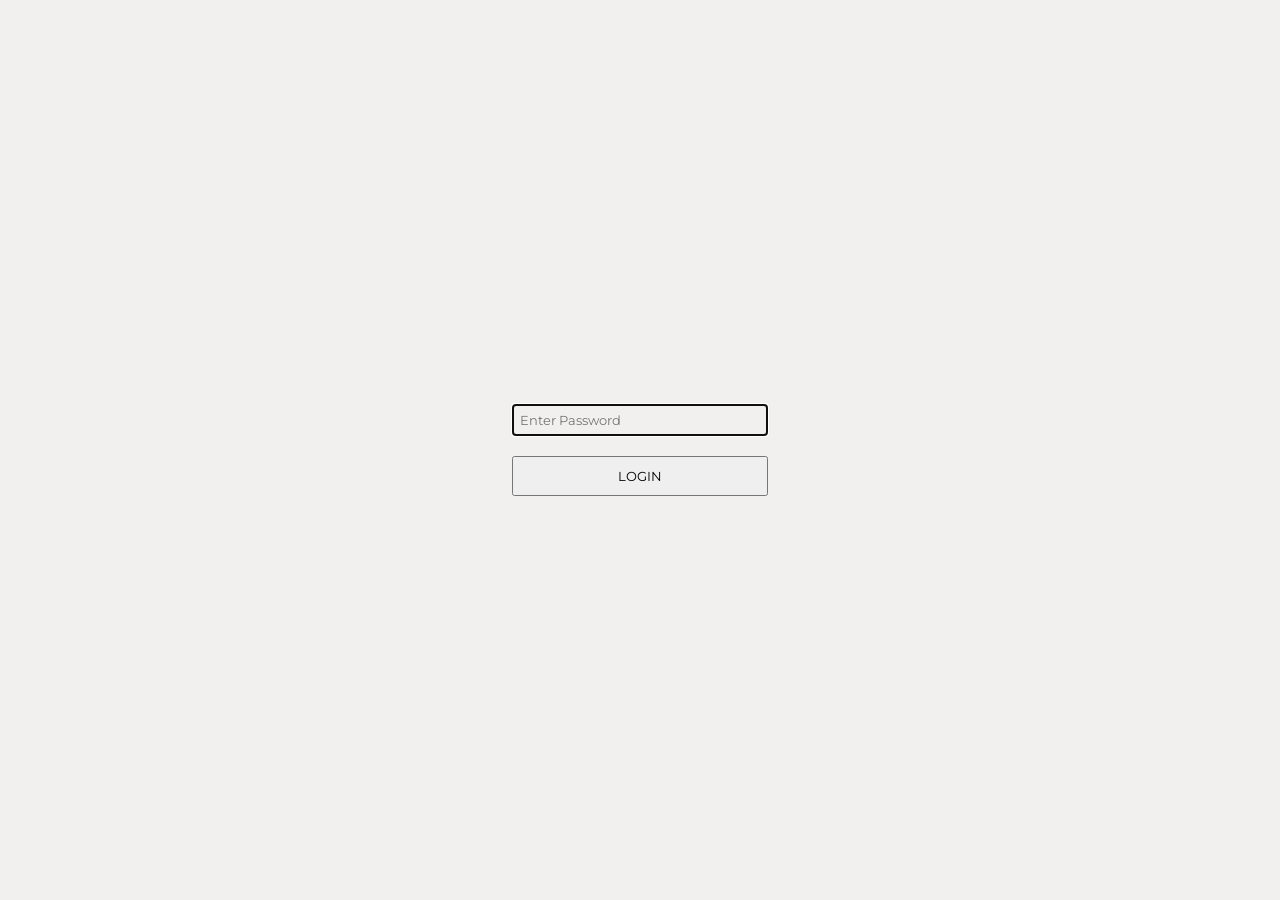
==== ui/index.html @ b5ca3c18 "Fix imports of scripts" ====
<!doctype html>
<html lang="en">
  <head>
    <meta charset="UTF-8" />
    <meta name="viewport" content="width=device-width, initial-scale=1.0" />
    <title>Ashley and Max</title>
    <link
      rel="shortcut icon"
      href="/ui/assets/img/lock.svg"
      type="image/x-icon"
    />
    <link rel="stylesheet" href="/ui/style.css" />
    <link rel="stylesheet" href="/ui/pages/pages.css" />
    <link rel="stylesheet" href="/ui/pages/password/password.css" />
    <script src="/ui/pages/pages.js" defer></script>
    <script type="module" src="/ui/pages/password/password.js" defer></script>
  </head>
  <body>
    <form id="passwordForm">
      <input
        type="password"
        name="pwd"
        id="pwd"
        placeholder="Enter Password"
        autofocus
      />
      <button type="submit" id="pwdSubmitBtn">LOGIN</button>
    </form>
  </body>
</html>
---- ui/style.css ----
@font-face {
  font-family: "Montserrat";
  src: url("assets/fonts/Montserrat.woff") format("woff");
}

body {
  display: flex;
  justify-content: center;
  margin: 0 auto;
  font-size: 1.3em;
  font-family: "Montserrat", Verdana, Geneva, Tahoma, sans-serif;
}

.title {
  font-size: 6.5rem;
  font-family: "Bodoni Moda";
  font-weight: 100;
}

@keyframes shake {
  0%,
  100% {
    transform: translateX(0);
  }
  20%,
  60% {
    transform: translateX(-5px);
  }
  40%,
  80% {
    transform: translateX(5px);
  }
}

.shake {
  animation: shake 0.4s ease-in-out;
}

@media screen and (max-width: 768px) {
  body {
    font-size: 1rem;
  }

  .title {
    font-size: 2.5rem;
  }
}
---- ui/pages/pages.css ----
html {
  scroll-behavior: smooth;
}

.body {
  background-color: #f2f0ef;
}

.nav {
  position: fixed;
  top: 0;
  height: 70px;
  width: 100%;
  background-color: #fff;
  display: flex;
  justify-content: center;
  align-items: center;
  transition: transform 0.6s ease-in-out;
  a {
    text-decoration: none;
    color: black;
  }
  ul {
    display: flex;
    flex-direction: row;
    justify-content: center;
    gap: 40px;
    padding-left: 0;
  }
  li {
    list-style: none;
    cursor: pointer;
    border-bottom: 1px solid transparent;
  }
  li:hover {
    border-bottom: 1px solid black;
  }
}

.nav.nav-hidden {
  transform: translateY(-100%);
}

.nav-active {
  border-bottom: 1px solid black !important;
}

.container {
  margin: 0 5% 5% 5%;
  display: flex;
  flex-direction: column;
}

.title {
  margin: 100px 0 30px 0;
  display: flex;
  justify-content: center;
}

.sub-header {
  display: flex;
  justify-content: center;
  margin-bottom: 25px;
}

.btn-container {
  display: flex;
  justify-content: center;
  margin: 40px 0;

  button {
    width: 200px;
    font-size: 1rem;
    font-family: "Montserrat", Verdana, Geneva, Tahoma, sans-serif;
    font-weight: 500;
    height: 40px;
    border-radius: 20px;
    border: 1px solid #2e6f40;
    color: #f2f0ef;
    background-color: #2e6f40;
    cursor: pointer;
  }

  button:hover {
    background-color: #245632;
    border-color: #245632;
  }

  button:active {
    background-color: #1a3e24;
    border-color: #1a3e24;
  }
}

form {
  display: flex;
  flex-direction: column;
  gap: 20px;
  width: 20%;

  input[type="password"] {
    background-color: #f2f0ef;
    border: 1px solid #c9c8c7;
    border-radius: 2px;
    padding: 7px;
    font-family: "Montserrat", Verdana, Geneva, Tahoma, sans-serif;
  }

  input[type="password"]:active {
    border: 1px solid #c9c8c7;
  }

  button {
    height: 40px;
    font-family: "Montserrat", Verdana, Geneva, Tahoma, sans-serif;
    cursor: pointer;
  }

  button:focus {
    background-color: #c9c8c7;
    border: 1px solid #c9c8c7;
  }
}

@media screen and (max-width: 768px) {
  .nav ul {
    gap: 25px;
  }
}
---- ui/pages/password/password.css ----
body {
  display: flex;
  justify-content: center;
  align-items: center;
  height: 100vh;
  background-color: #f2f0ef;
}

@media screen and (max-width: 768px) {
  form {
    width: 50%;
  }

  input[type="password"] {
    height: 30px;
  }
}
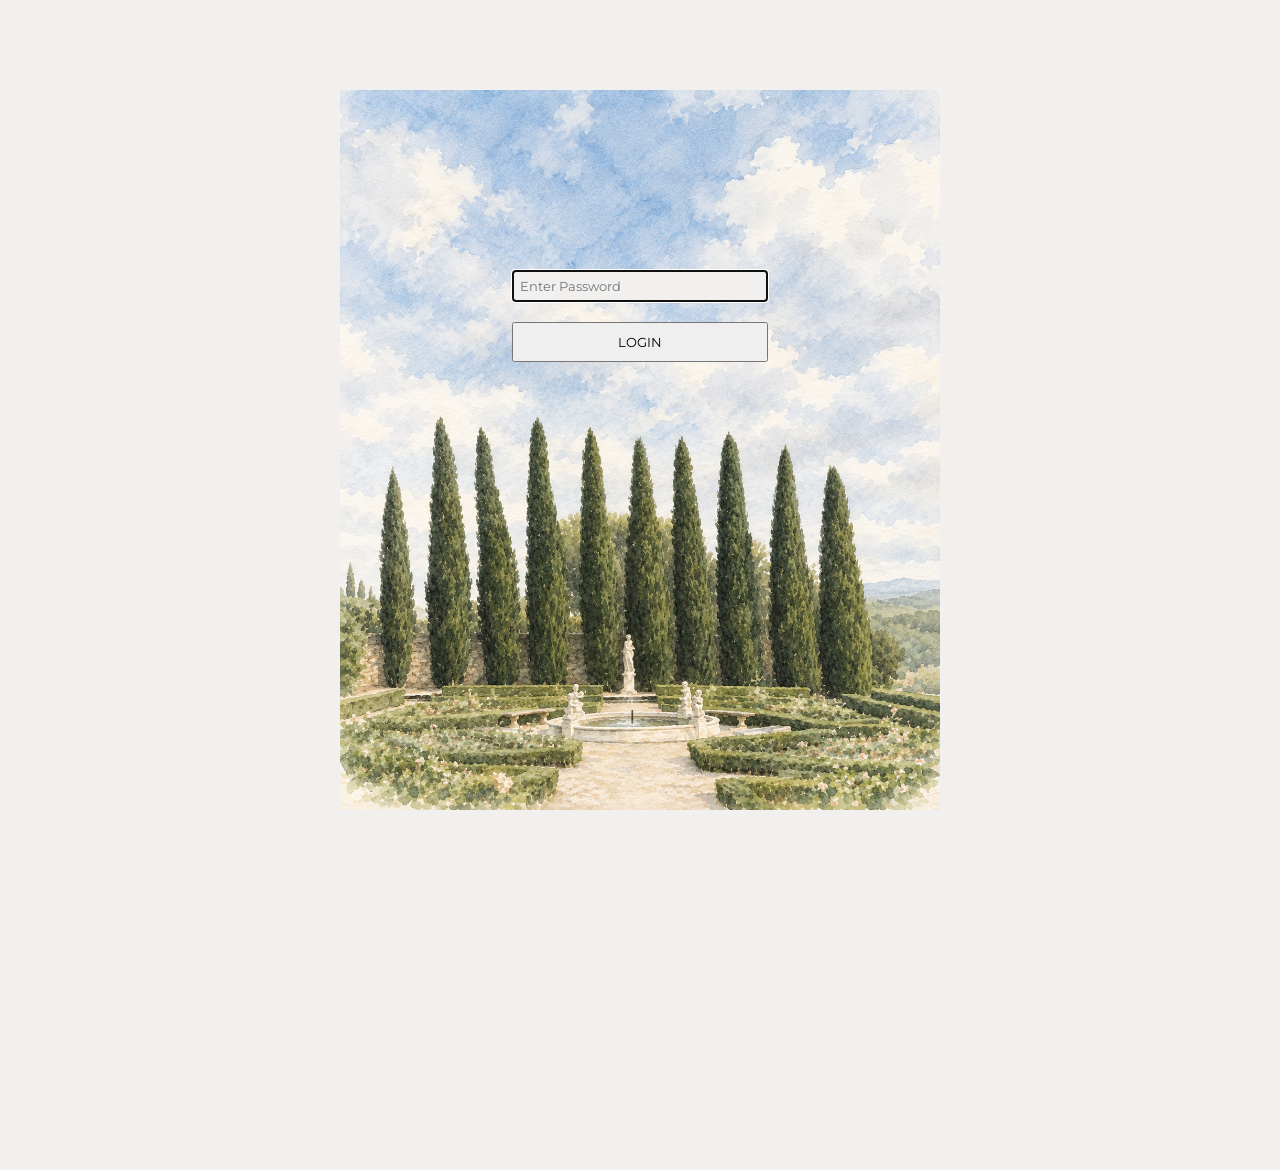
==== commit 5be79824: "Update index styling" ====
--- a/ui/index.html
+++ b/ui/index.html
@@ -16,6 +16,12 @@
     <script type="module" src="/ui/pages/password/password.js" defer></script>
   </head>
   <body>
+    <div class="index-img">
+      <img
+        src="/ui/assets/img/vn-garden-watercolor-color.png"
+        alt="Watercolor picture of Italian gardens"
+      />
+    </div>
     <form id="passwordForm">
       <input
         type="password"
--- a/ui/style.css
+++ b/ui/style.css
@@ -11,8 +11,13 @@
   font-family: "Montserrat", Verdana, Geneva, Tahoma, sans-serif;
 }
 
+input[type="text"],
+input[type="password"] {
+  background-color: #f2f0ef;
+}
+
 .title {
-  font-size: 6.5rem;
+  font-size: 6rem;
   font-family: "Bodoni Moda";
   font-weight: 100;
 }
--- a/ui/pages/pages.css
+++ b/ui/pages/pages.css
@@ -1,9 +1,16 @@
+@property --bg-color {
+  syntax: "<color>";
+  inherits: false;
+  /* initial-value: rgb(251, 250, 247); */
+  initial-value: #f2ebdf;
+}
+
 html {
   scroll-behavior: smooth;
 }
 
-.body {
-  background-color: #f2f0ef;
+body {
+  background-color: var(--bg-color);
 }
 
 .nav {
@@ -11,7 +18,7 @@
   top: 0;
   height: 70px;
   width: 100%;
-  background-color: #fff;
+  background-color: var(--bg-color);
   display: flex;
   justify-content: center;
   align-items: center;
@@ -49,6 +56,15 @@
   margin: 0 5% 5% 5%;
   display: flex;
   flex-direction: column;
+  background-color: var(--bg-color);
+}
+
+.container-grid {
+  margin: 0 5% 5% 5%;
+  display: grid;
+  grid-template-rows: auto auto auto 1fr;
+  grid-template-columns: 1fr;
+  background-color: var(--bg-color);
 }
 
 .title {
@@ -75,20 +91,20 @@
     font-weight: 500;
     height: 40px;
     border-radius: 20px;
-    border: 1px solid #2e6f40;
+    border: 1px solid #a7a782;
+    background-color: #a7a782;
     color: #f2f0ef;
-    background-color: #2e6f40;
     cursor: pointer;
   }
 
   button:hover {
-    background-color: #245632;
-    border-color: #245632;
+    background-color: #5d613d;
+    border-color: #5d613d;
   }
 
   button:active {
-    background-color: #1a3e24;
-    border-color: #1a3e24;
+    background-color: #182825;
+    border-color: #182825;
   }
 }
 
@@ -96,7 +112,6 @@
   display: flex;
   flex-direction: column;
   gap: 20px;
-  width: 20%;
 
   input[type="password"] {
     background-color: #f2f0ef;
--- a/ui/pages/password/password.css
+++ b/ui/pages/password/password.css
@@ -1,12 +1,36 @@
 body {
   display: flex;
   justify-content: center;
-  align-items: center;
+  margin-top: 30vh;
   height: 100vh;
   background-color: #f2f0ef;
 }
 
+.index-img {
+  z-index: -1;
+  position: fixed;
+  top: 50%;
+  left: 50%;
+  transform: translate(-50%, -50%);
+  height: 80vh;
+  width: 80vw;
+}
+
+.index-img img {
+  width: 100%;
+  height: 100%;
+  object-fit: contain;
+}
+
+form {
+  width: 20%;
+}
+
 @media screen and (max-width: 768px) {
+  .index-img {
+    width: 90vw;
+  }
+
   form {
     width: 50%;
   }
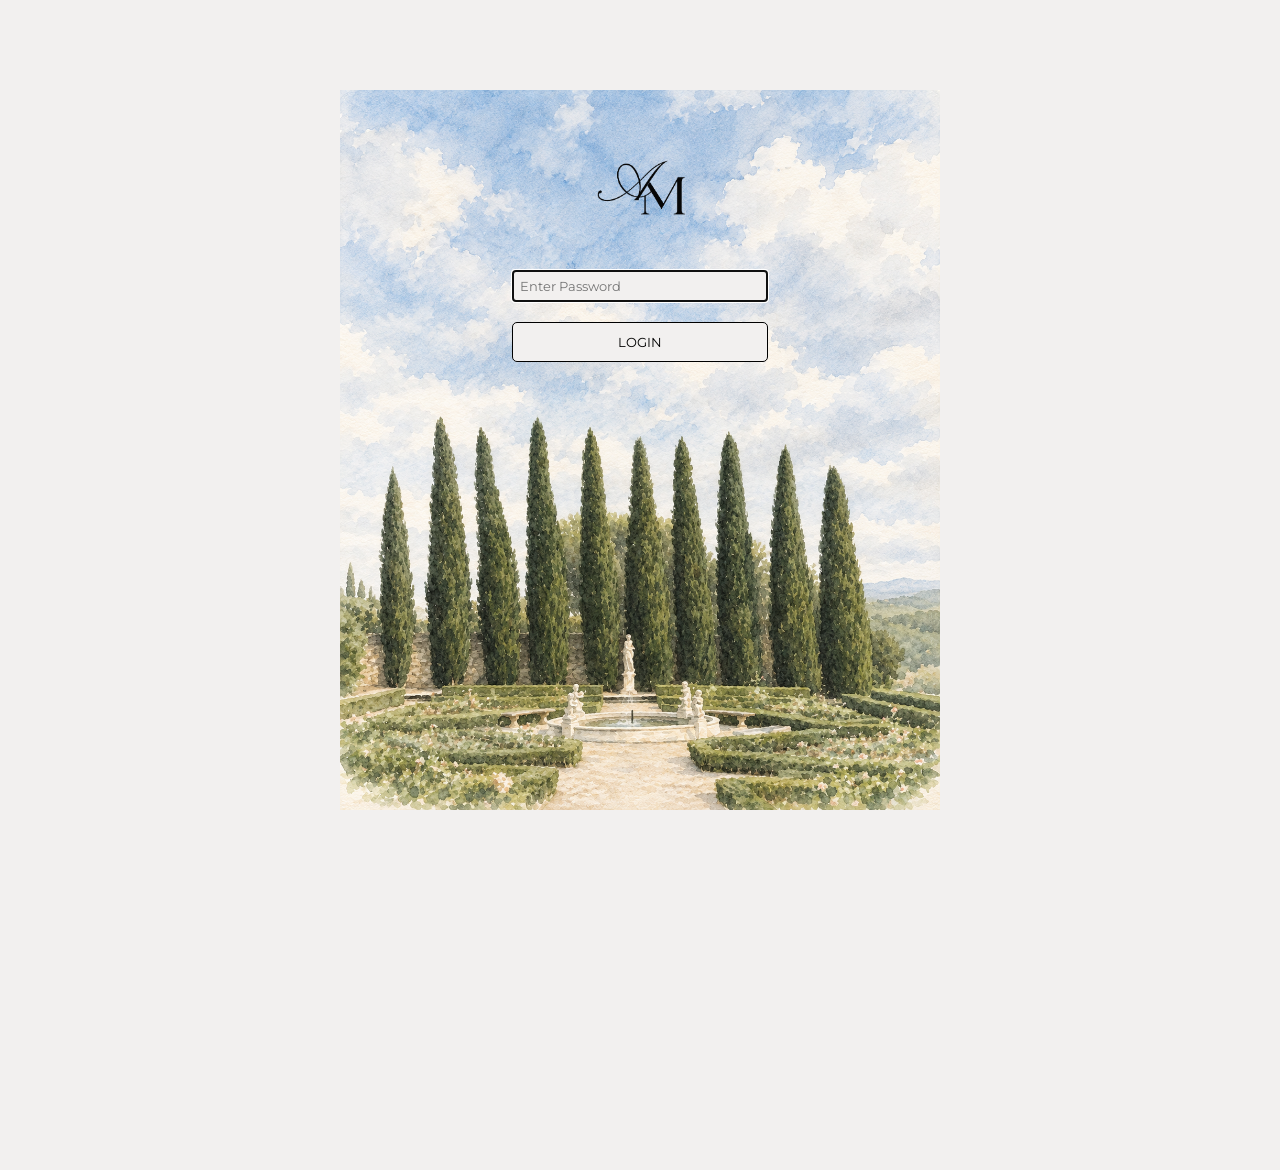
==== commit d1c12a2e: "Add logo to home page" ====
--- a/ui/index.html
+++ b/ui/index.html
@@ -3,10 +3,10 @@
   <head>
     <meta charset="UTF-8" />
     <meta name="viewport" content="width=device-width, initial-scale=1.0" />
-    <title>Ashley and Max</title>
+    <title>Ashley and Max's Wedding!</title>
     <link
       rel="shortcut icon"
-      href="/ui/assets/img/lock.svg"
+      href="/ui/assets/img/am-logo.png"
       type="image/x-icon"
     />
     <link rel="stylesheet" href="/ui/style.css" />
@@ -22,6 +22,12 @@
         alt="Watercolor picture of Italian gardens"
       />
     </div>
+    <div class="index-logo">
+      <img
+        src="/ui/assets/img/am-logo.png"
+        alt="Ashley and Max's wedding logo"
+      />
+    </div>
     <form id="passwordForm">
       <input
         type="password"
--- a/ui/pages/pages.css
+++ b/ui/pages/pages.css
@@ -18,7 +18,7 @@
   top: 0;
   height: 70px;
   width: 100%;
-  background-color: var(--bg-color);
+  background-color: rgba(242, 235, 223, 0.9);
   display: flex;
   justify-content: center;
   align-items: center;
@@ -77,6 +77,34 @@
   display: flex;
   justify-content: center;
   margin-bottom: 25px;
+}
+
+button[type="submit"] {
+  -webkit-appearance: none; /* Resets Safari and iOS native styling */
+  -moz-appearance: none; /* Resets Firefox styling */
+  appearance: none; /* Standard property */
+
+  /* Safari also enforces an internal border-radius; reset it if you want square buttons */
+  border-radius: 0;
+
+  /* iOS Safari sometimes forces an opacity change on disabled buttons */
+  opacity: 1;
+
+  background-color: #f2f0ef;
+  border: 1px solid black;
+  border-radius: 5px;
+}
+
+button[type="submit"]:hover {
+  cursor: pointer;
+  color: #f2f0ef;
+  background-color: #a7a782;
+  border-color: #a7a782;
+}
+
+button[type="submit"]:active {
+  background-color: #5d613d;
+  border-color: #5d613d;
 }
 
 .btn-container {
--- a/ui/pages/password/password.css
+++ b/ui/pages/password/password.css
@@ -14,6 +14,14 @@
   transform: translate(-50%, -50%);
   height: 80vh;
   width: 80vw;
+}
+
+.index-logo {
+  position: fixed;
+  top: 15%;
+  img {
+    height: 100px;
+  }
 }
 
 .index-img img {
@@ -33,9 +41,18 @@
 
   form {
     width: 50%;
+    margin-top: 50px;
   }
 
   input[type="password"] {
     height: 30px;
   }
+
+  .index-logo {
+    top: 26%;
+
+    img {
+      height: 75px;
+    }
+  }
 }
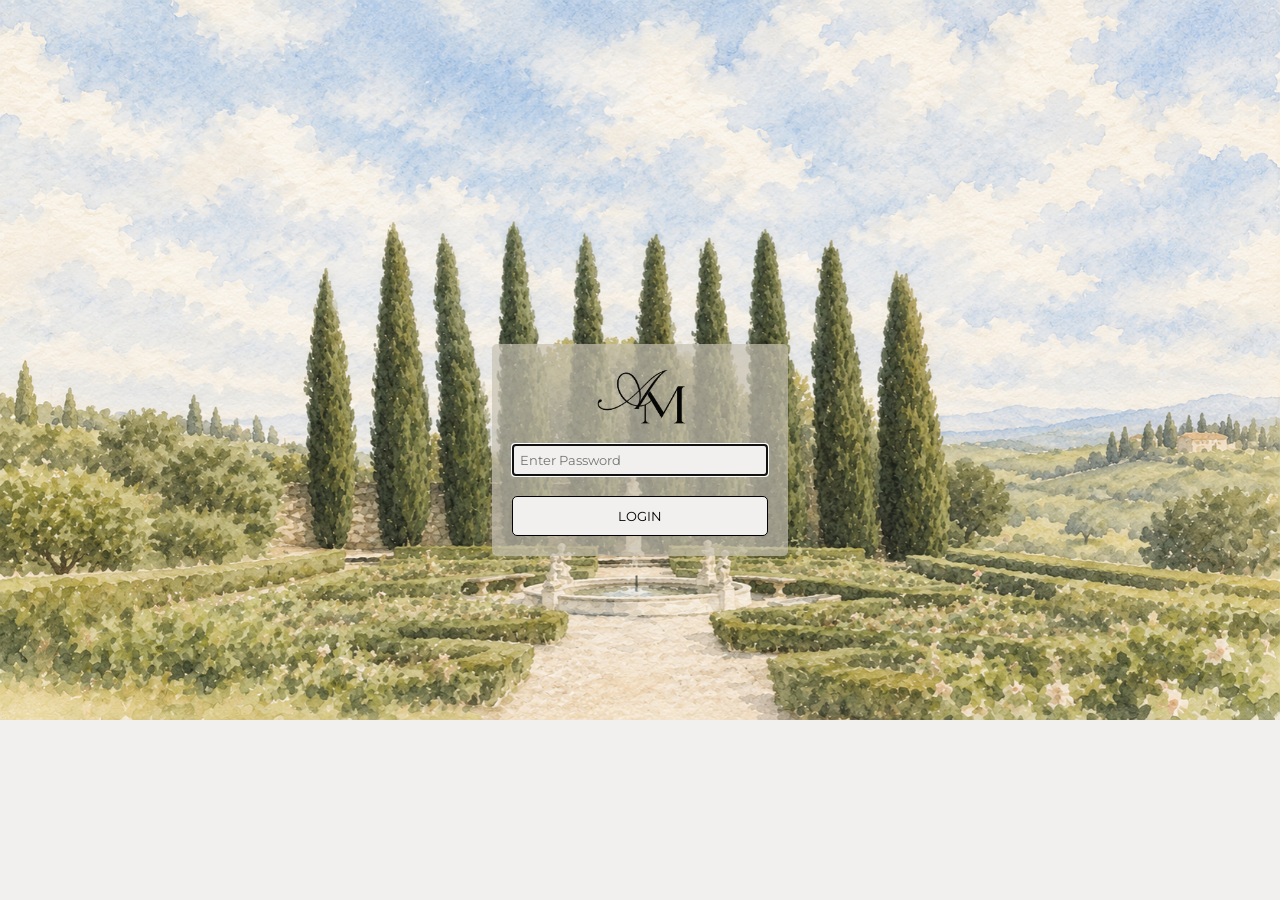
==== commit 144ce45c: "Update pwd page design" ====
--- a/ui/index.html
+++ b/ui/index.html
@@ -18,25 +18,27 @@
   <body>
     <div class="index-img">
       <img
-        src="/ui/assets/img/vn-garden-watercolor-color.png"
+        src="/ui/assets/img/vn-garden-watercolor-wide.png"
         alt="Watercolor picture of Italian gardens"
       />
     </div>
-    <div class="index-logo">
-      <img
-        src="/ui/assets/img/am-logo.png"
-        alt="Ashley and Max's wedding logo"
-      />
+    <div class="pwd-form">
+      <div class="index-logo">
+        <img
+          src="/ui/assets/img/am-logo.png"
+          alt="Ashley and Max's wedding logo"
+        />
+      </div>
+      <form id="passwordForm">
+        <input
+          type="password"
+          name="pwd"
+          id="pwd"
+          placeholder="Enter Password"
+          autofocus
+        />
+        <button type="submit" id="pwdSubmitBtn">LOGIN</button>
+      </form>
     </div>
-    <form id="passwordForm">
-      <input
-        type="password"
-        name="pwd"
-        id="pwd"
-        placeholder="Enter Password"
-        autofocus
-      />
-      <button type="submit" id="pwdSubmitBtn">LOGIN</button>
-    </form>
   </body>
 </html>
--- a/ui/pages/pages.css
+++ b/ui/pages/pages.css
@@ -13,16 +13,30 @@
   background-color: var(--bg-color);
 }
 
+.banner {
+  font-size: 1.1rem;
+  background-color: #a7a782;
+  color: #f2f0ef;
+  position: fixed;
+  height: 40px;
+  width: 100%;
+  display: flex;
+  align-items: center;
+  justify-content: center;
+  z-index: 100;
+  box-shadow: 0 2px 6px 0 rgba(0, 0, 0, 0.3);
+}
+
 .nav {
   position: fixed;
-  top: 0;
+  top: 40px;
   height: 70px;
   width: 100%;
   background-color: rgba(242, 235, 223, 0.9);
   display: flex;
   justify-content: center;
   align-items: center;
-  transition: transform 0.6s ease-in-out;
+  transition: transform 0.8s ease-in-out;
   a {
     text-decoration: none;
     color: black;
@@ -44,8 +58,12 @@
   }
 }
 
+.nav.banner-active {
+  transform: translateY(60px);
+}
+
 .nav.nav-hidden {
-  transform: translateY(-100%);
+  transform: translateY(-160%);
 }
 
 .nav-active {
@@ -53,14 +71,14 @@
 }
 
 .container {
-  margin: 0 5% 5% 5%;
+  margin: 40px 5% 5% 5%;
   display: flex;
   flex-direction: column;
   background-color: var(--bg-color);
 }
 
 .container-grid {
-  margin: 0 5% 5% 5%;
+  margin: 40px 5% 5% 5%;
   display: grid;
   grid-template-rows: auto auto auto 1fr;
   grid-template-columns: 1fr;
@@ -166,7 +184,13 @@
 }
 
 @media screen and (max-width: 768px) {
+  .banner {
+    font-size: 0.9rem;
+  }
   .nav ul {
     gap: 25px;
   }
+  .title {
+    margin-top: 80px;
+  }
 }
--- a/ui/pages/password/password.css
+++ b/ui/pages/password/password.css
@@ -1,37 +1,51 @@
 body {
   display: flex;
   justify-content: center;
-  margin-top: 30vh;
+  align-items: center;
   height: 100vh;
   background-color: #f2f0ef;
+  overflow: hidden;
+}
+
+.pwd-form {
+  width: 20%;
+  background-color: rgba(199, 192, 177, 0.7);
+  padding: 0 20px 20px 20px;
+  border-radius: 5px;
+}
+
+.pwd-form button[type="submit"]:hover {
+  background-color: #5d613d;
+  border-color: #5d613d;
+}
+
+.pwd-form button[type="submit"]:active {
+  background-color: #182825;
+  border-color: #182825;
 }
 
 .index-img {
   z-index: -1;
   position: fixed;
-  top: 50%;
-  left: 50%;
-  transform: translate(-50%, -50%);
-  height: 80vh;
-  width: 80vw;
+  top: 0;
+  left: 0;
+  /* height: 100vh; */
+  width: 100vw;
 }
 
 .index-logo {
-  position: fixed;
-  top: 15%;
-  img {
-    height: 100px;
-  }
+  display: flex;
+  justify-content: center;
+}
+
+.index-logo img {
+  height: 100px;
 }
 
 .index-img img {
   width: 100%;
   height: 100%;
   object-fit: contain;
-}
-
-form {
-  width: 20%;
 }
 
 @media screen and (max-width: 768px) {
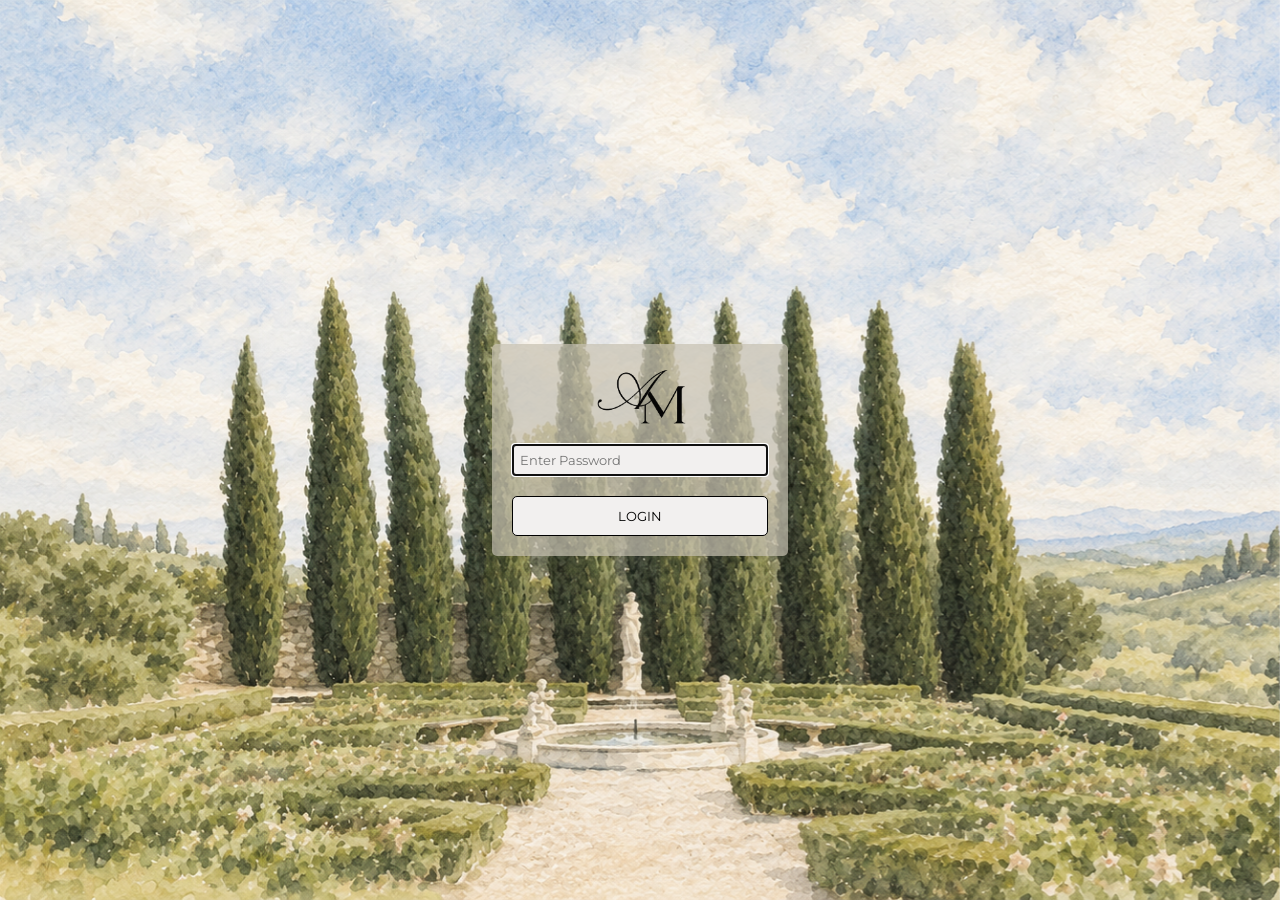
==== commit 7f30b2cf: "Change site title" ====
--- a/ui/index.html
+++ b/ui/index.html
@@ -3,7 +3,7 @@
   <head>
     <meta charset="UTF-8" />
     <meta name="viewport" content="width=device-width, initial-scale=1.0" />
-    <title>Ashley and Max's Wedding!</title>
+    <title>Ashley & Max's Wedding!</title>
     <link
       rel="shortcut icon"
       href="/ui/assets/img/am-logo.png"
--- a/ui/pages/pages.css
+++ b/ui/pages/pages.css
@@ -59,11 +59,7 @@
 }
 
 .nav.banner-active {
-  transform: translateY(60px);
-}
-
-.nav.nav-hidden {
-  transform: translateY(-160%);
+  transform: translateY(40px);
 }
 
 .nav-active {
@@ -190,7 +186,14 @@
   .nav ul {
     gap: 25px;
   }
+  .nav.banner-active {
+    transform: translateY(30px);
+  }
   .title {
     margin-top: 80px;
   }
 }
+
+.nav.nav-hidden {
+  transform: translateY(-160%);
+}
--- a/ui/pages/password/password.css
+++ b/ui/pages/password/password.css
@@ -12,6 +12,10 @@
   background-color: rgba(199, 192, 177, 0.7);
   padding: 0 20px 20px 20px;
   border-radius: 5px;
+}
+
+form button {
+  color: black;
 }
 
 .pwd-form button[type="submit"]:hover {
@@ -29,8 +33,14 @@
   position: fixed;
   top: 0;
   left: 0;
-  /* height: 100vh; */
-  width: 100vw;
+  width: 100%;
+  height: 100%;
+}
+
+.index-img img {
+  width: 100%;
+  height: 100%;
+  object-fit: cover;
 }
 
 .index-logo {
@@ -42,31 +52,25 @@
   height: 100px;
 }
 
-.index-img img {
-  width: 100%;
-  height: 100%;
-  object-fit: contain;
-}
-
 @media screen and (max-width: 768px) {
   .index-img {
-    width: 90vw;
+    height: 100vh;
   }
 
-  form {
-    width: 50%;
-    margin-top: 50px;
+  .index-img img {
+    object-fit: cover;
+  }
+
+  .pwd-form {
+    width: 70%;
   }
 
   input[type="password"] {
     height: 30px;
   }
 
-  .index-logo {
-    top: 26%;
-
-    img {
-      height: 75px;
-    }
+  .index-logo img {
+    height: 100px;
+    margin-bottom: 5px;
   }
 }
